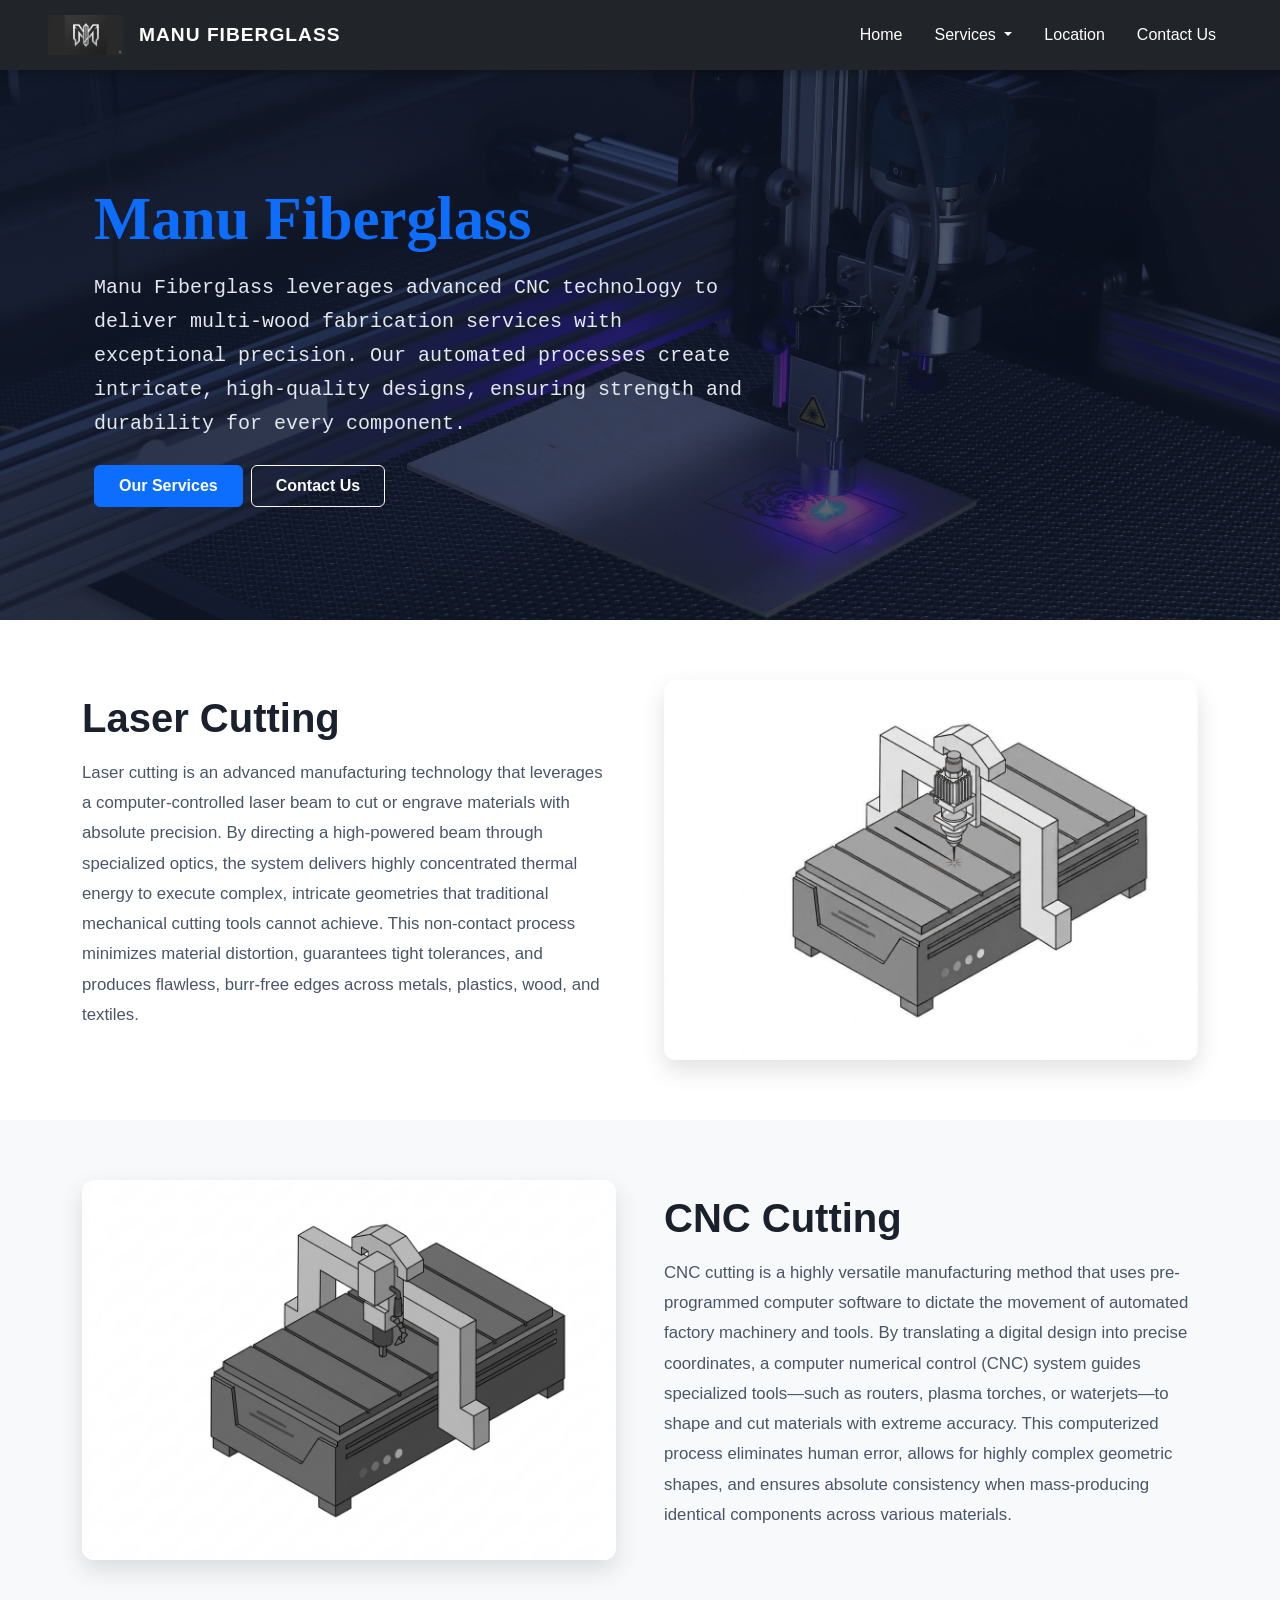
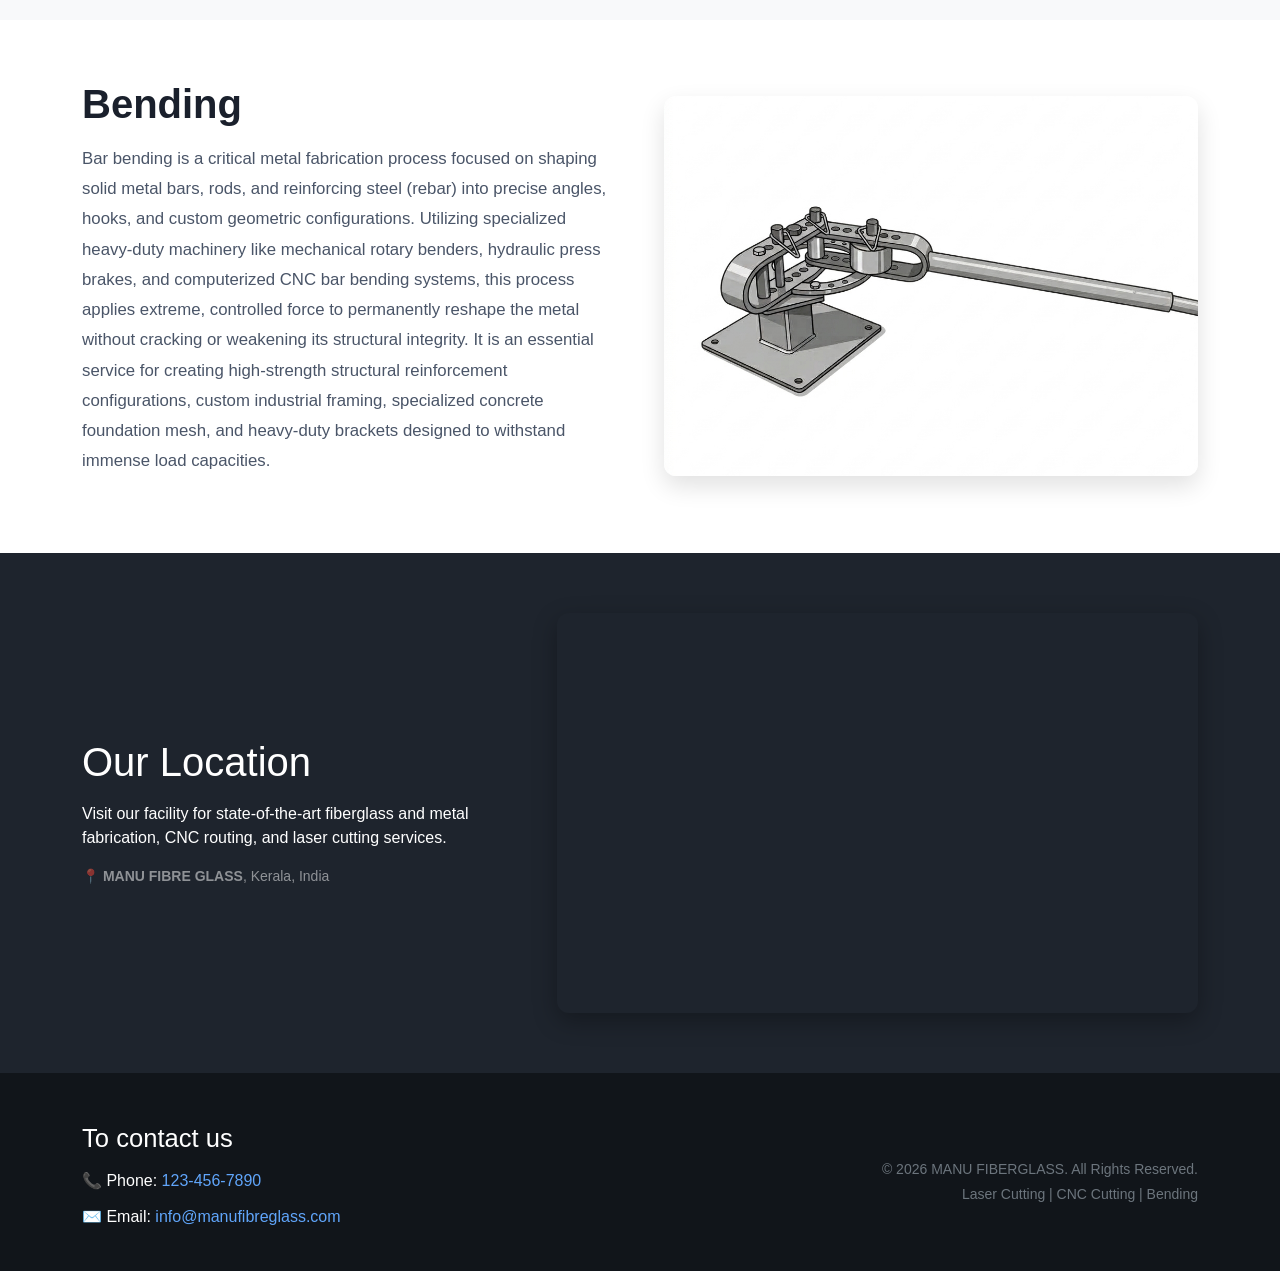
==== index.html @ 0d3c5b7a "Add files via upload" ====
<!DOCTYPE html>
<html lang="en">
<head>
    <meta charset="UTF-8">
    <meta name="viewport" content="width=device-width, initial-scale=1.0">
    <title>MANU FIBERGLASS</title>
    <link rel="icon" type="image/jpeg" href="MANU.jpg">
    <!-- Bootstrap 5 CSS -->
    <link href="https://cdn.jsdelivr.net/npm/bootstrap@5.0.2/dist/css/bootstrap.min.css" rel="stylesheet" integrity="sha384-EVSTQN3/azprG1Anm3QDgpJLIm9Nao0Yz1ztcQTwFspd3yD65VohhpuuCOmLASjC" crossorigin="anonymous">
    <!-- Custom Responsive Stylesheet -->
    <link rel="stylesheet" href="index.CSS">
</head>    
<body>
    <!-- Navigation Header -->
    <header>
        <nav class="navbar navbar-expand-lg navbar-dark bg-dark fixed-top py-2">
            <div class="container-fluid px-3 px-lg-5">
                <a class="navbar-brand d-flex align-items-center" href="#home-section">
                    <img src="MANU.jpg" alt="MANU FIBERGLASS Logo" class="brand-logo me-2 me-sm-3">
                    <span class="brand-title">MANU FIBERGLASS</span>
                </a>
                <button class="navbar-toggler" type="button" data-bs-toggle="collapse" data-bs-target="#navbarSupportedContent" aria-controls="navbarSupportedContent" aria-expanded="false" aria-label="Toggle navigation">
                    <span class="navbar-toggler-icon"></span>
                </button>
                <div class="collapse navbar-collapse" id="navbarSupportedContent">
                    <ul class="navbar-nav ms-auto mb-2 mb-lg-0 align-items-lg-center">
                        <li class="nav-item">
                            <a class="nav-link text-white" aria-current="page" href="#home-section">Home</a>
                        </li>
                        <li class="nav-item dropdown">
                            <a class="nav-link dropdown-toggle text-white" href="#" role="button" data-bs-toggle="dropdown" aria-expanded="false">
                                Services
                            </a>
                            <ul class="dropdown-menu dropdown-menu-dark">
                                <li><a class="dropdown-item" href="#laser-section">LASER CUTTING</a></li>
                                <li><a class="dropdown-item" href="#cnc-section">CNC CUTTING</a></li>
                                <li><a class="dropdown-item" href="#bend-section">BENDING</a></li>
                            </ul>
                        </li>
                        <li class="nav-item">
                            <a class="nav-link text-white" href="#location-section">Location</a>
                        </li>
                        <li class="nav-item">
                            <a class="nav-link text-white" href="#contact-section">Contact Us</a>
                        </li>
                    </ul>
                </div>
            </div>
        </nav>
    </header>

    <!-- Hero / Home Section -->
    <section id="home-section" class="hero-section">
        <div class="hero-bg-wrapper">
            <img src="laser.jpg" class="hero-bg-img" alt="Laser Background">
            <div class="hero-overlay"></div>
        </div>
        <div class="container hero-content py-5">
            <div class="row align-items-center min-vh-50">
                <div class="col-12 col-lg-9 col-xl-8 text-white px-3 px-sm-4">
                    <h1 class="hero-title text-primary mb-3">Manu Fiberglass</h1>
                    <p class="hero-description lead mb-4">
                        Manu Fiberglass leverages advanced CNC technology to deliver multi-wood fabrication services with exceptional precision. Our automated processes create intricate, high-quality designs, ensuring strength and durability for every component.
                    </p>
                    <div class="d-flex flex-wrap gap-2">
                        <a href="#laser-section" class="btn btn-primary px-4 py-2 fw-semibold">Our Services</a>
                        <a href="#contact-section" class="btn btn-outline-light px-4 py-2 fw-semibold">Contact Us</a>
                    </div>
                </div>
            </div>
        </div>
    </section>

    <!-- Laser Cutting Section -->
    <section class="service-section bg-white" id="laser-section">
        <div class="container">
            <div class="row align-items-center g-4 g-lg-5">
                <div class="col-12 col-lg-6 order-2 order-lg-1">
                    <h2 class="service-title">Laser Cutting</h2>
                    <p class="service-text">
                        Laser cutting is an advanced manufacturing technology that leverages a computer-controlled laser beam to cut or engrave materials with absolute precision. By directing a high-powered beam through specialized optics, the system delivers highly concentrated thermal energy to execute complex, intricate geometries that traditional mechanical cutting tools cannot achieve. This non-contact process minimizes material distortion, guarantees tight tolerances, and produces flawless, burr-free edges across metals, plastics, wood, and textiles.
                    </p>
                </div>
                <div class="col-12 col-lg-6 order-1 order-lg-2">
                    <div class="service-img-wrapper">
                        <img src="l1.jpg" alt="Laser Cutting Machine" class="service-img img-fluid">
                    </div>
                </div>
            </div>
        </div>
    </section>

    <!-- CNC Cutting Section -->
    <section class="service-section bg-light" id="cnc-section">
        <div class="container">
            <div class="row align-items-center g-4 g-lg-5">
                <div class="col-12 col-lg-6 order-2 order-lg-2">
                    <h2 class="service-title">CNC Cutting</h2>
                    <p class="service-text">
                        CNC cutting is a highly versatile manufacturing method that uses pre-programmed computer software to dictate the movement of automated factory machinery and tools. By translating a digital design into precise coordinates, a computer numerical control (CNC) system guides specialized tools—such as routers, plasma torches, or waterjets—to shape and cut materials with extreme accuracy. This computerized process eliminates human error, allows for highly complex geometric shapes, and ensures absolute consistency when mass-producing identical components across various materials.
                    </p>
                </div>
                <div class="col-12 col-lg-6 order-1 order-lg-1">
                    <div class="service-img-wrapper">
                        <img src="l2.jpg" alt="CNC Cutting Machine" class="service-img img-fluid">
                    </div>
                </div>
            </div>
        </div>
    </section>

    <!-- Bending Section -->
    <section class="service-section bg-white" id="bend-section">
        <div class="container">
            <div class="row align-items-center g-4 g-lg-5">
                <div class="col-12 col-lg-6 order-2 order-lg-1">
                    <h2 class="service-title">Bending</h2>
                    <p class="service-text">
                        Bar bending is a critical metal fabrication process focused on shaping solid metal bars, rods, and reinforcing steel (rebar) into precise angles, hooks, and custom geometric configurations. Utilizing specialized heavy-duty machinery like mechanical rotary benders, hydraulic press brakes, and computerized CNC bar bending systems, this process applies extreme, controlled force to permanently reshape the metal without cracking or weakening its structural integrity. It is an essential service for creating high-strength structural reinforcement configurations, custom industrial framing, specialized concrete foundation mesh, and heavy-duty brackets designed to withstand immense load capacities.
                    </p>
                </div>
                <div class="col-12 col-lg-6 order-1 order-lg-2">
                    <div class="service-img-wrapper">
                        <img src="bend.jpg" alt="Bending Process" class="service-img img-fluid">
                    </div>
                </div>
            </div>
        </div>
    </section>

    <!-- Location Section -->
    <section class="location-section" id="location-section">
        <div class="container">
            <div class="row align-items-center g-4">
                <div class="col-12 col-lg-5">
                    <h2 class="location-title mb-3">Our Location</h2>
                    <p class="text-light-50 mb-3" style="font-family: 'Trebuchet MS', sans-serif;">
                        Visit our facility for state-of-the-art fiberglass and metal fabrication, CNC routing, and laser cutting services.
                    </p>
                    <p class="text-white-50 small mb-0">
                        📍 <strong>MANU FIBRE GLASS</strong>, Kerala, India
                    </p>
                </div>
                <div class="col-12 col-lg-7">
                    <div class="map-wrapper">
                        <iframe src="https://www.google.com/maps/embed?pb=!1m18!1m12!1m3!1d2335.7560092434815!2d76.35335678939008!3d10.077957533761243!2m3!1f0!2f0!3f0!3m2!1i1024!2i768!4f13.1!3m3!1m2!1s0x3b080f4ffb5b6f7b%3A0xff893be434eb6b1!2sMANU%20FIBRE%20GLASS!5e0!3m2!1sen!2sin!4v1791788509876!5m2!1sen!2sin" allowfullscreen="" loading="lazy" referrerpolicy="strict-origin-when-cross-origin" title="Google Map Location"></iframe>
                    </div>
                </div>                
            </div>
        </div>
    </section>

    <!-- Contact Us Section -->
    <footer id="contact-section" class="contact-section">
        <div class="container">
            <div class="row g-4 justify-content-between align-items-center">
                <div class="col-12 col-md-6">
                    <h3 class="contact-title">To contact us</h3>
                    <div class="contact-info-item">
                        <span>📞 Phone:&nbsp;</span>
                        <a href="tel:123-456-7890">123-456-7890</a>
                    </div>
                    <div class="contact-info-item">
                        <span>✉️ Email:&nbsp;</span>
                        <a href="mailto:info@manufibreglass.com">info@manufibreglass.com</a>
                    </div>
                </div>
                <div class="col-12 col-md-5 text-md-end text-light-50 small">
                    <p class="mb-1 text-secondary">&copy; 2026 MANU FIBERGLASS. All Rights Reserved.</p>
                    <p class="mb-0 text-secondary">Laser Cutting | CNC Cutting | Bending</p>
                </div>
            </div>
        </div>
    </footer>

    <!-- Bootstrap 5 Bundle JS (Includes Popper) -->
    <script src="https://cdn.jsdelivr.net/npm/bootstrap@5.0.2/dist/js/bootstrap.bundle.min.js" integrity="sha384-MrcW6ZMFYlzcLA8Nl+NtUVF0sA7MsXsP1UyJoMp4YLEuNSfAP+JcXn/tWtIaxVXM" crossorigin="anonymous"></script>

    <!-- Auto-close mobile navbar on link click -->
    <script>
        document.querySelectorAll('.navbar-nav .nav-link:not(.dropdown-toggle), .dropdown-menu .dropdown-item').forEach(function(link) {
            link.addEventListener('click', function() {
                var navbarCollapse = document.getElementById('navbarSupportedContent');
                if (navbarCollapse && navbarCollapse.classList.contains('show')) {
                    var bsCollapse = bootstrap.Collapse.getInstance(navbarCollapse);
                    if (bsCollapse) {
                        bsCollapse.hide();
                    }
                }
            });
        });
    </script>
</body>
</html>
---- index.CSS ----
/* ==========================================================
   MANU FIBERGLASS - Responsive Stylesheet
   ========================================================== */

/* Global Reset & Base */
*, *::before, *::after {
  box-sizing: border-box;
  margin: 0;
  padding: 0;
}

html {
  scroll-behavior: smooth;
  scroll-padding-top: 75px; /* Ensures section anchors don't hide under fixed navbar */
}

body {
  font-family: 'Trebuchet MS', -apple-system, BlinkMacSystemFont, "Segoe UI", Roboto, sans-serif;
  overflow-x: hidden;
  padding-top: 70px; /* Accounts for fixed navbar */
  background-color: #f8f9fa;
  color: #333333;
}

/* Navbar & Brand */
.navbar {
  transition: background-color 0.3s ease;
  box-shadow: 0 2px 10px rgba(0, 0, 0, 0.3);
}

.brand-logo {
  height: 44px;
  width: auto;
  max-width: 75px;
  object-fit: contain;
  border-radius: 4px;
}

.brand-title {
  font-size: 1.2rem;
  font-weight: 700;
  letter-spacing: 1px;
  color: #ffffff;
}

.navbar-nav .nav-link {
  font-size: 1rem;
  font-weight: 500;
  padding: 0.5rem 1rem !important;
  transition: color 0.2s ease;
}

.navbar-nav .nav-link:hover,
.navbar-nav .nav-link:focus {
  color: #0d6efd !important;
}

/* Hero Section */
.hero-section {
  position: relative;
  min-height: calc(100vh - 70px);
  min-height: 550px;
  display: flex;
  align-items: center;
  overflow: hidden;
}

.hero-bg-wrapper {
  position: absolute;
  top: 0;
  left: 0;
  width: 100%;
  height: 100%;
  z-index: 0;
}

.hero-bg-img {
  width: 100%;
  height: 100%;
  object-fit: cover;
  object-position: center;
}

.hero-overlay {
  position: absolute;
  top: 0;
  left: 0;
  width: 100%;
  height: 100%;
  background: linear-gradient(135deg, rgba(15, 23, 42, 0.85) 0%, rgba(15, 23, 42, 0.6) 100%);
}

.hero-content {
  position: relative;
  z-index: 1;
}

.hero-title {
  font-family: Georgia, serif;
  font-size: clamp(2.2rem, 5vw, 3.8rem);
  line-height: 1.2;
  font-weight: 800;
}

.hero-description {
  font-family: 'Courier New', monospace;
  font-size: clamp(1rem, 1.8vw, 1.25rem);
  line-height: 1.7;
  color: #e2e8f0;
  max-width: 650px;
}

/* Service Sections */
.service-section {
  padding: 60px 0;
  position: relative;
}

.service-title {
  font-family: Copperplate, 'Trebuchet MS', Papyrus, fantasy, sans-serif;
  font-size: clamp(1.8rem, 3.5vw, 2.5rem);
  font-weight: 700;
  color: #1a202c;
  margin-bottom: 1rem;
}

.service-text {
  font-family: 'Trebuchet MS', -apple-system, BlinkMacSystemFont, "Segoe UI", sans-serif;
  font-size: clamp(0.95rem, 1.4vw, 1.05rem);
  line-height: 1.8;
  color: #4a5568;
}

.service-img-wrapper {
  position: relative;
  overflow: hidden;
  border-radius: 12px;
  box-shadow: 0 10px 25px rgba(0, 0, 0, 0.12);
  transition: transform 0.3s ease, box-shadow 0.3s ease;
}

.service-img-wrapper:hover {
  transform: translateY(-4px);
  box-shadow: 0 15px 30px rgba(0, 0, 0, 0.18);
}

.service-img {
  width: 100%;
  height: 320px;
  object-fit: cover;
  display: block;
}

/* Location Section */
.location-section {
  padding: 60px 0;
  background-color: #1e242d;
  color: #ffffff;
}

.location-title {
  font-family: Copperplate, 'Trebuchet MS', Papyrus, fantasy, sans-serif;
  font-size: clamp(1.8rem, 3.5vw, 2.5rem);
  color: #ffffff;
}

.map-wrapper {
  border-radius: 12px;
  overflow: hidden;
  box-shadow: 0 8px 24px rgba(0, 0, 0, 0.3);
  position: relative;
  width: 100%;
  height: 350px;
}

.map-wrapper iframe {
  width: 100%;
  height: 100%;
  border: 0;
  display: block;
}

/* Contact / Footer Section */
.contact-section {
  padding: 50px 0 30px;
  background-color: #11151a;
  color: #ffffff;
}

.contact-title {
  font-family: Copperplate, 'Trebuchet MS', Papyrus, fantasy, sans-serif;
  font-size: 1.6rem;
  color: #ffffff;
  margin-bottom: 1rem;
}

.contact-info-item {
  display: flex;
  align-items: center;
  margin-bottom: 0.75rem;
  font-size: 1rem;
}

.contact-info-item a {
  color: #60a5fa;
  text-decoration: none;
  transition: color 0.2s ease;
}

.contact-info-item a:hover {
  color: #93c5fd;
  text-decoration: underline;
}

/* Responsive Breakpoints & Fine-Tuning */
@media (max-width: 991.98px) {
  body {
    padding-top: 65px;
  }
  
  .navbar-collapse {
    background-color: #212529;
    padding: 1rem;
    border-radius: 8px;
    margin-top: 0.5rem;
  }
  
  .service-section {
    padding: 45px 0;
  }
  
  .service-img {
    height: 260px;
  }
  
  .map-wrapper {
    height: 300px;
  }
}

@media (max-width: 575.98px) {
  .brand-title {
    font-size: 1rem;
  }
  
  .brand-logo {
    height: 36px;
  }
  
  .hero-section {
    min-height: 480px;
  }
  
  .service-img {
    height: 220px;
  }
  
  .map-wrapper {
    height: 260px;
  }
}

@media (min-width: 992px) {
  .service-img {
    height: 380px;
  }
  
  .map-wrapper {
    height: 400px;
  }
}
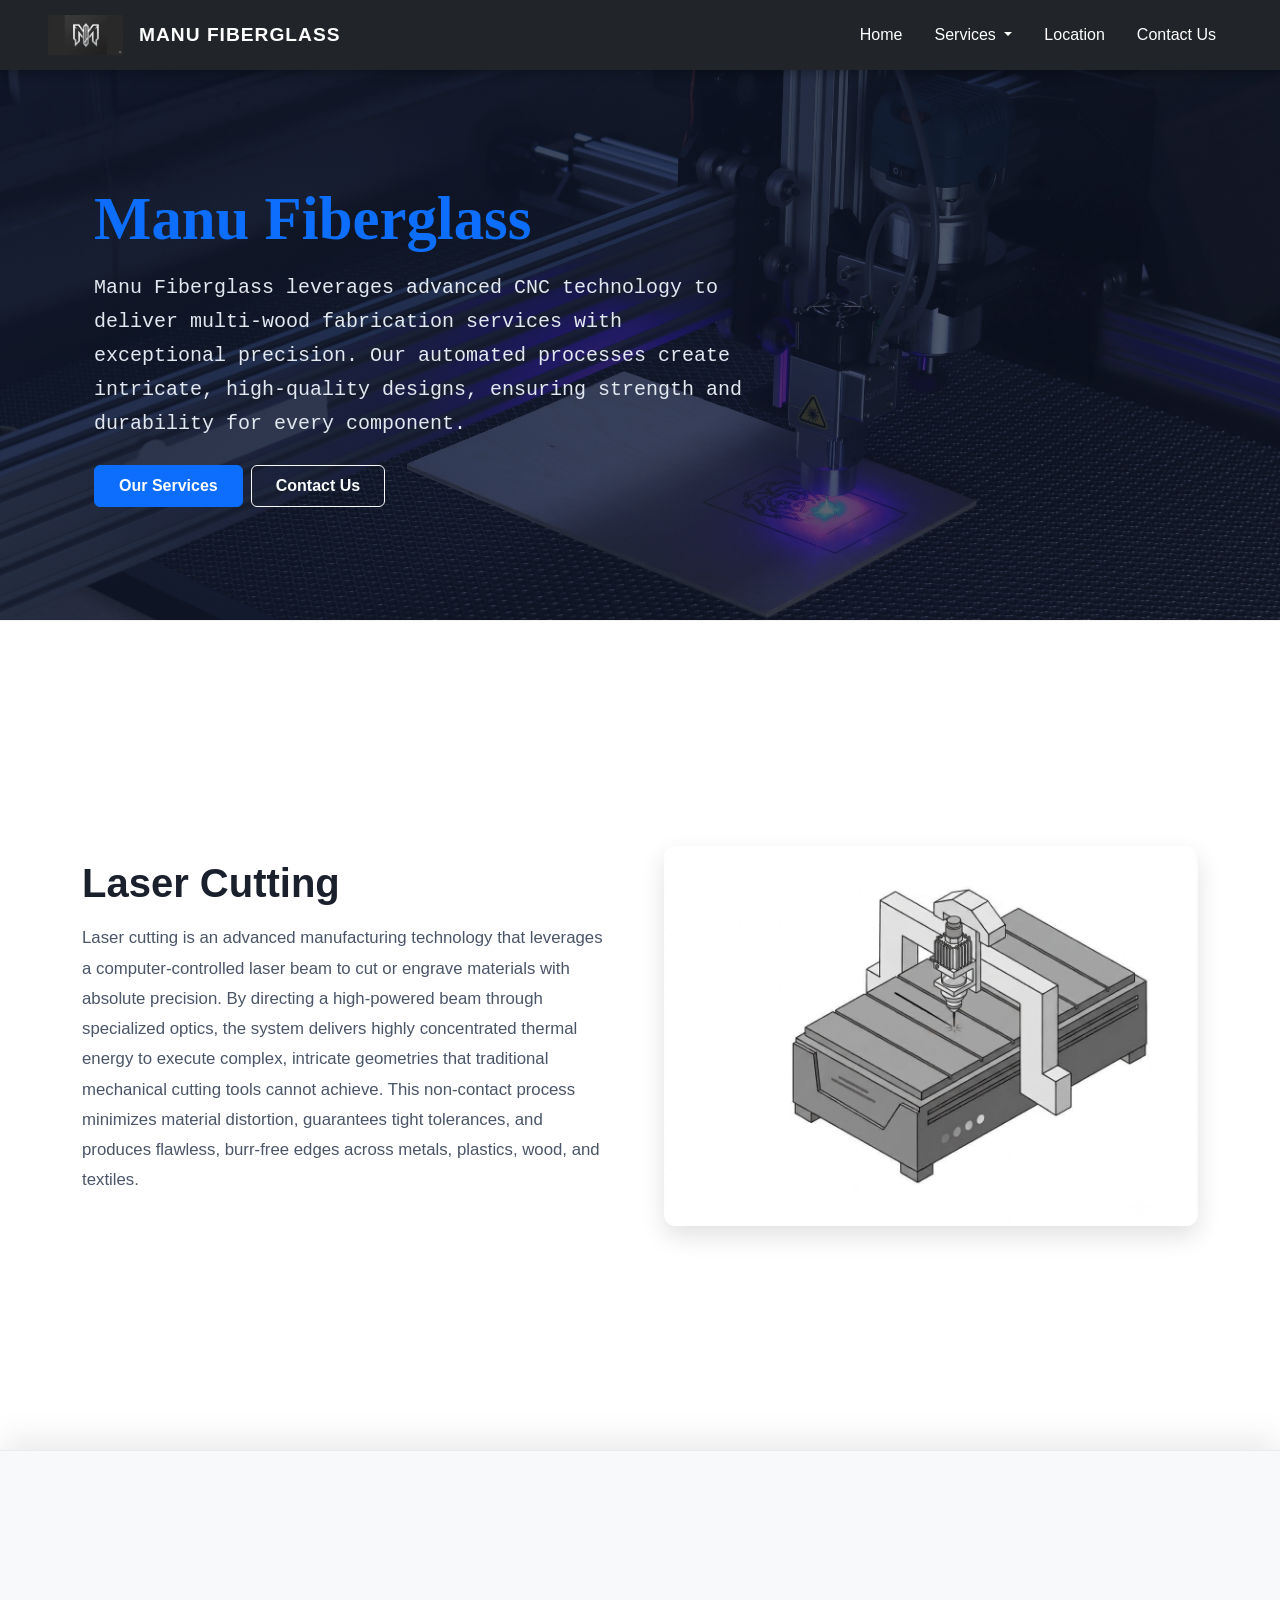
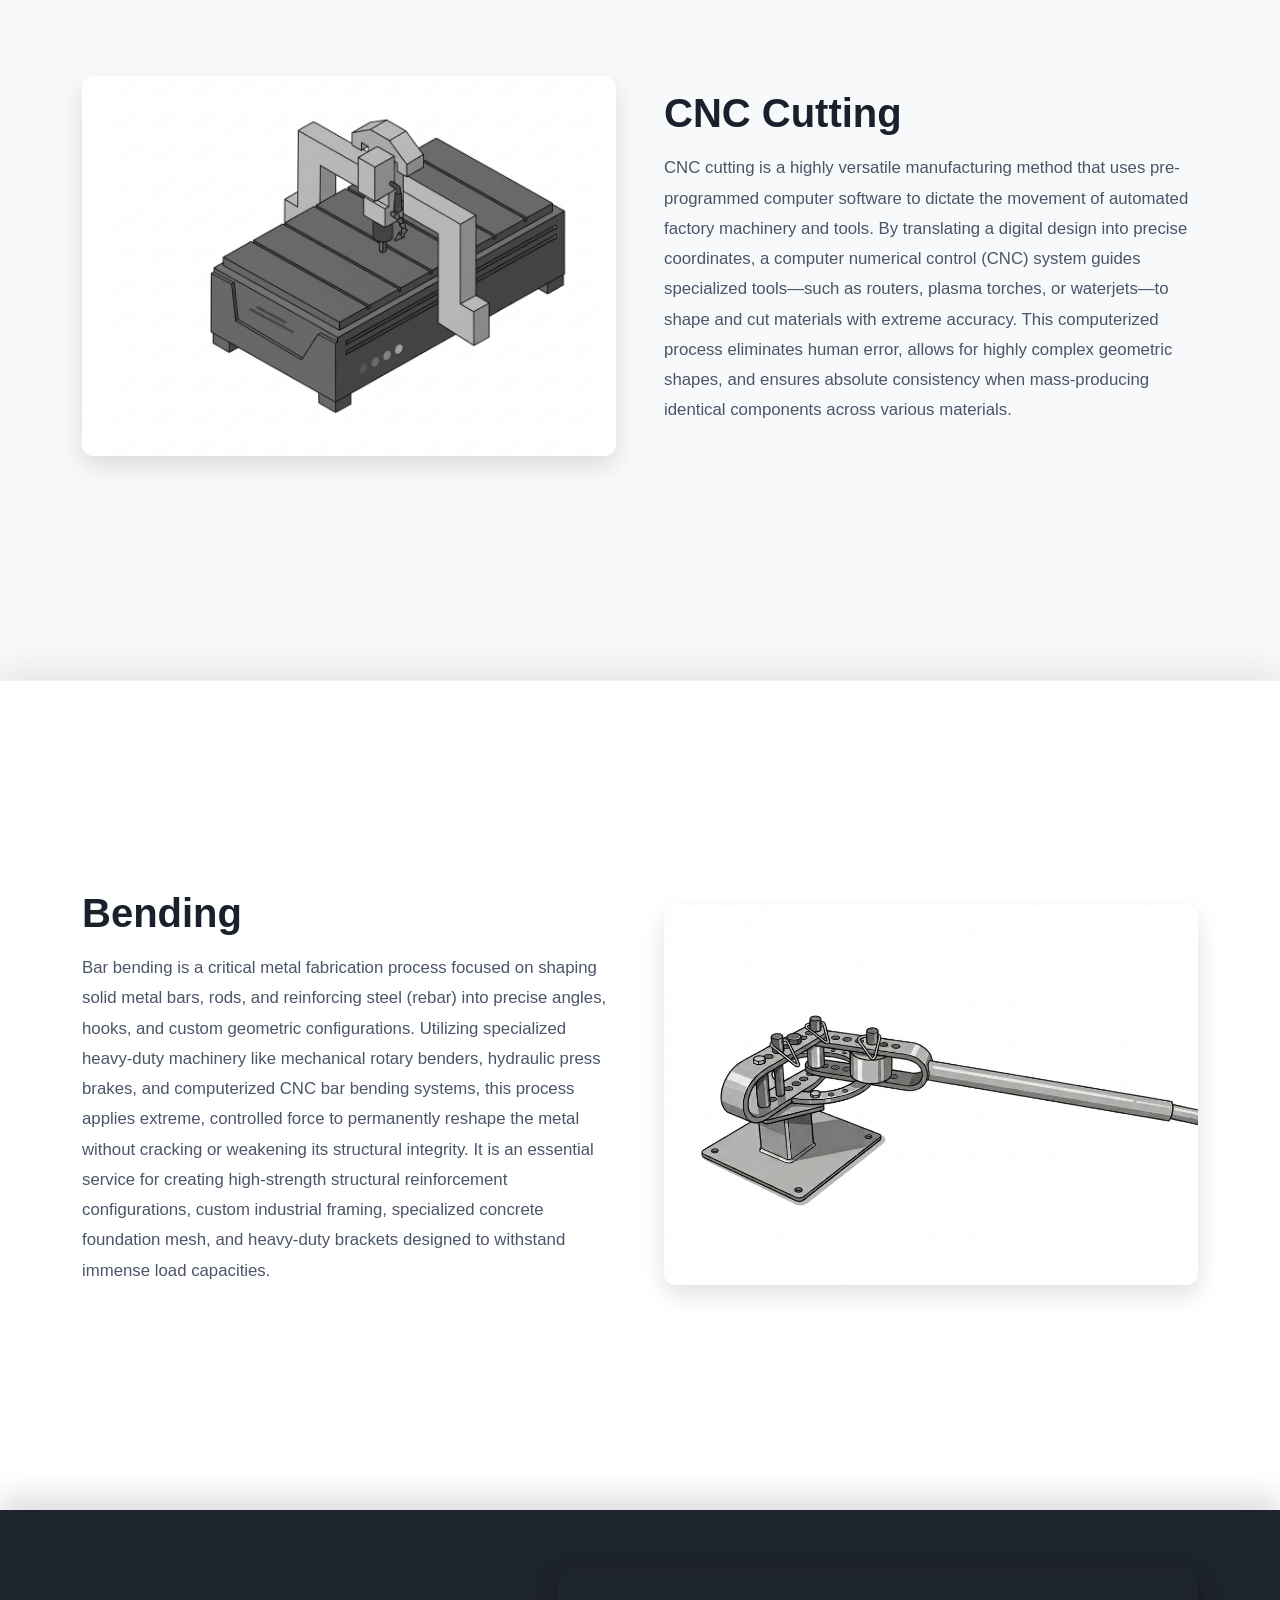
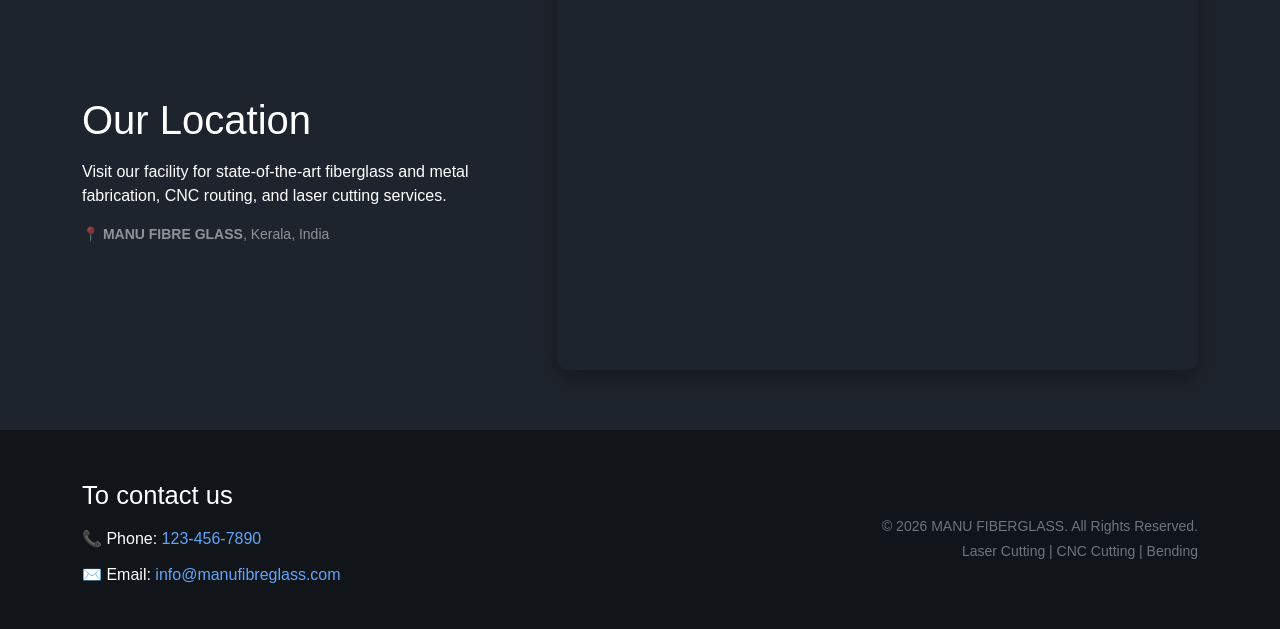
==== commit 516ee804: "Add files via upload" ====
--- a/index.html
+++ b/index.html
@@ -72,7 +72,7 @@
     </section>
 
     <!-- Laser Cutting Section -->
-    <section class="service-section bg-white" id="laser-section">
+    <section class="service-section sticky-service-card bg-white" id="laser-section">
         <div class="container">
             <div class="row align-items-center g-4 g-lg-5">
                 <div class="col-12 col-lg-6 order-2 order-lg-1">
@@ -91,7 +91,7 @@
     </section>
 
     <!-- CNC Cutting Section -->
-    <section class="service-section bg-light" id="cnc-section">
+    <section class="service-section sticky-service-card bg-light" id="cnc-section">
         <div class="container">
             <div class="row align-items-center g-4 g-lg-5">
                 <div class="col-12 col-lg-6 order-2 order-lg-2">
@@ -110,7 +110,7 @@
     </section>
 
     <!-- Bending Section -->
-    <section class="service-section bg-white" id="bend-section">
+    <section class="service-section sticky-service-card bg-white" id="bend-section">
         <div class="container">
             <div class="row align-items-center g-4 g-lg-5">
                 <div class="col-12 col-lg-6 order-2 order-lg-1">
--- a/index.CSS
+++ b/index.CSS
@@ -12,11 +12,12 @@
 html {
   scroll-behavior: smooth;
   scroll-padding-top: 75px; /* Ensures section anchors don't hide under fixed navbar */
+  overflow-x: clip;
 }
 
 body {
   font-family: 'Trebuchet MS', -apple-system, BlinkMacSystemFont, "Segoe UI", Roboto, sans-serif;
-  overflow-x: hidden;
+  overflow-x: clip;
   padding-top: 70px; /* Accounts for fixed navbar */
   background-color: #f8f9fa;
   color: #333333;
@@ -116,6 +117,31 @@
   position: relative;
 }
 
+/* Sticky Stacking Cards for Services */
+.sticky-service-card {
+  position: -webkit-sticky;
+  position: sticky;
+  top: 70px; /* Sticks directly below the 70px fixed navbar */
+  min-height: calc(100vh - 70px);
+  display: flex;
+  align-items: center;
+  border-top: 1px solid rgba(0, 0, 0, 0.05);
+}
+
+#laser-section {
+  z-index: 1;
+}
+
+#cnc-section {
+  z-index: 2;
+  box-shadow: 0 -12px 30px rgba(0, 0, 0, 0.08);
+}
+
+#bend-section {
+  z-index: 3;
+  box-shadow: 0 -12px 30px rgba(0, 0, 0, 0.08);
+}
+
 .service-title {
   font-family: Copperplate, 'Trebuchet MS', Papyrus, fantasy, sans-serif;
   font-size: clamp(1.8rem, 3.5vw, 2.5rem);
@@ -156,6 +182,9 @@
   padding: 60px 0;
   background-color: #1e242d;
   color: #ffffff;
+  position: relative;
+  z-index: 4;
+  box-shadow: 0 -12px 30px rgba(0, 0, 0, 0.15);
 }
 
 .location-title {
@@ -185,6 +214,8 @@
   padding: 50px 0 30px;
   background-color: #11151a;
   color: #ffffff;
+  position: relative;
+  z-index: 4;
 }
 
 .contact-title {
@@ -218,6 +249,12 @@
     padding-top: 65px;
   }
   
+  .sticky-service-card {
+    top: 65px;
+    min-height: auto;
+    padding: 45px 0;
+  }
+  
   .navbar-collapse {
     background-color: #212529;
     padding: 1rem;
@@ -251,6 +288,10 @@
     min-height: 480px;
   }
   
+  .sticky-service-card {
+    padding: 35px 0;
+  }
+
   .service-img {
     height: 220px;
   }
@@ -269,3 +310,12 @@
     height: 400px;
   }
 }
+
+/* Fallback for ultra-short screens / landscape mobile */
+@media (max-height: 550px) {
+  .sticky-service-card {
+    position: relative;
+    top: auto;
+    min-height: auto;
+  }
+}
